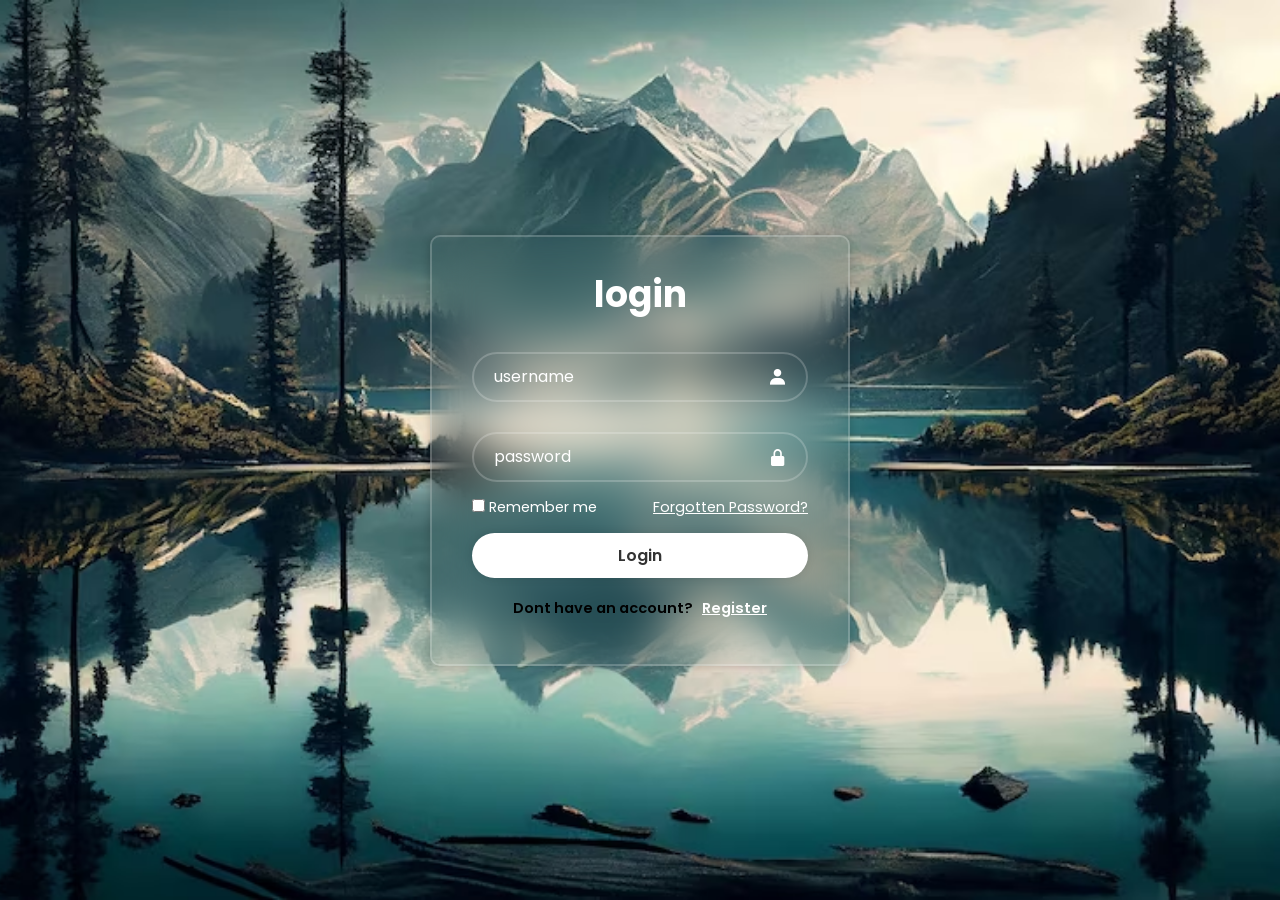
==== login/login.html @ 661a915e "first commit" ====
<!DOCTYPE html>
<html lang="en">
<head>
    <meta charset="UTF-8">
    <meta name="viewport" content="width=device-width, initial-scale=1.0">
<link rel="stylesheet" href="style.css">
<link href='https://unpkg.com/boxicons@2.1.4/css/boxicons.min.css' rel='stylesheet'>

</head>
<body>
    <div class="wrapper">
        <form action=" ">
<h1>
    login
</h1>
<div class="input_box">
    <input type="text" placeholder="username" required>
    <i class='bx bxs-user' ></i>
</div>
<div class="input_box">
    <input type="password" placeholder="password" required>
    <i class='bx bxs-lock-alt' ></i></div>
<div class="remember_forget">
    <label><input type="checkbox"> Remember me</label>

<a href="#">Forgotten Password?</a>
</div>
<button value="1" type="submit" class="btn">Login</button>
<div class="register_link">
<p>Dont have an account? &nbsp <a href="#">Register</ahref></p>
        </form>
    </div>
 
</body>
</html>
---- login/style.css ----
@import url('https://fonts.googleapis.com/css2?family=Poppins:ital,wght@0,400;1,500&display=swap');

*{
    margin:0px;
    padding:0px;
    box-sizing: border-box;
    font-family: "poppins";
}

body{
  display:flex;
  justify-content: center;
  align-items: center;
  min-height:  100vh;
  background: url("back.jpg") no-repeat;
  background-size: cover;
  background-position: center;
}

.wrapper {
  width: 420px;
  background: transparent;
  border:2px solid rgba(255, 255, 255, .2);
  color: white;
  border-radius: 10px;
  padding:30px 40px;
  backdrop-filter: blur(20px);
  box-shadow:0 0 10px rgba(0, 0, 0, .2);
}
.wrapper h1{
  font-size: 36px;
  text-align: center;
}
.wrapper .input_box{
width:100%;
position: relative;
height:50px;
margin:30px 0;
}
.input_box input{
  width:100%;
  height:100%;
  background:transparent;
  border:none;
  outline:none;
  border:2px solid rgba(255, 255, 255, .2);
  border-radius: 40px;
  font-size: 16px;
  color: white;
  padding: 20px 45px 20px 20px;
}

.input_box input::placeholder{
  color:white;
}

.input_box i{
  position: absolute;
  right:20px;
  top: 50%;
  transform: translateY(-50%);
  font-size: 20px;

}

.wrapper .remember_forget{
  display: flex;
  justify-content: space-between;
  font-size: 14.5px;
  margin:-15px 0 15px;
}

.remember_forget label input{
  accent-color: white;
  text-decoration: underline;

}
.remember_forget a{
  color:white;
}
.remember_forget a:hover{
  text-decoration: underline;
  color:red;


}
.wrapper .btn{
  width:100%;
  height: 45px;
  background-color: white;
  border: none;
  outline: none;
  border-radius: 40px;
  box-shadow: 0 0 10px rgba(0, 0, 0, .1);
  cursor: pointer;
  font-size:16px;
  color:#333;
  font-weight: 600;
}

.wrapper .register_link{
  font-size: 14.5px;
  text-align: center;
  margin: 20px 0 15px;

}
.register_link{
  color:black;
  text-decoration: none;
  font-weight: 600;
}
.register_link a{
  color:white;
}
.register_link p a:hover{
  color:red;
  text-decoration: underline;
}
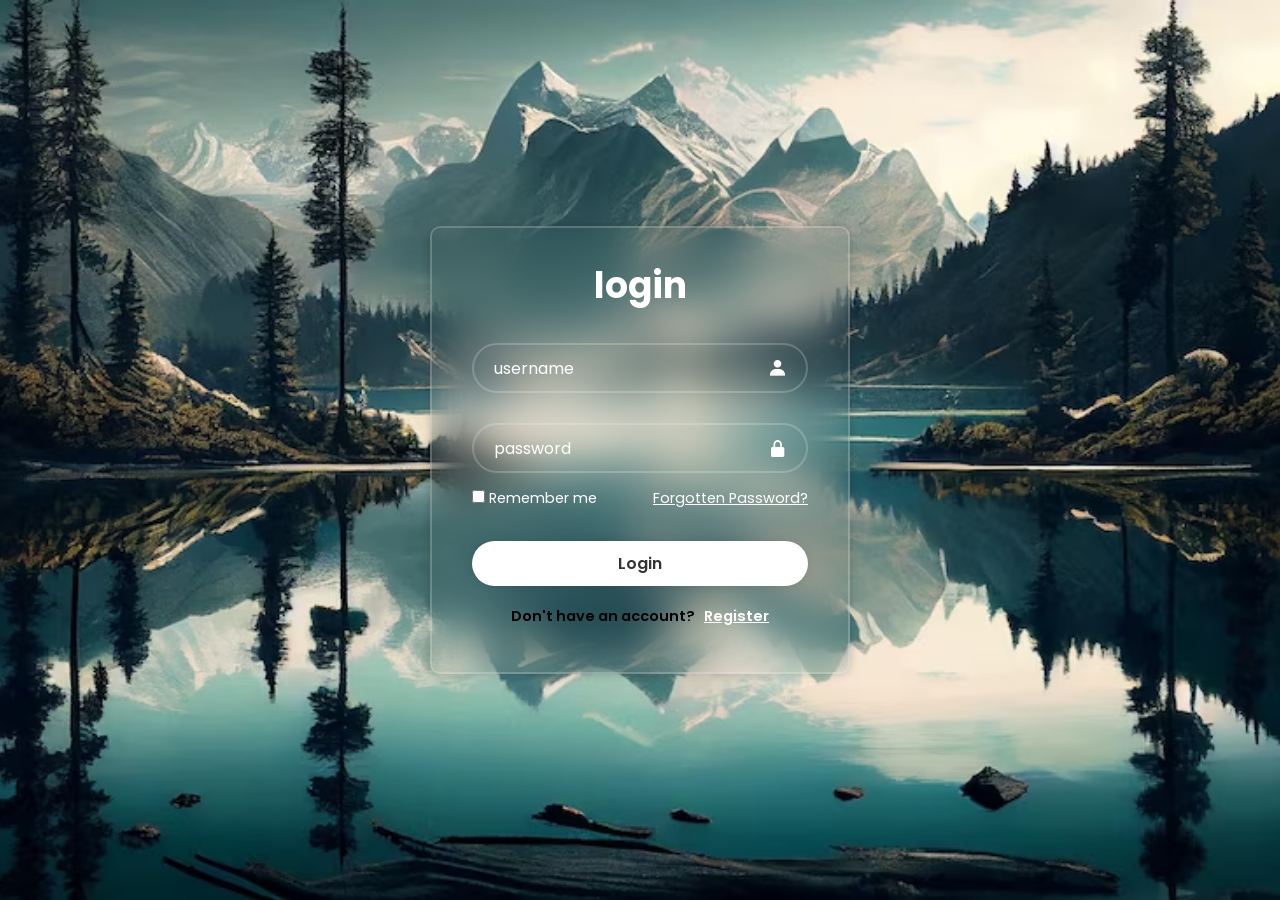
==== commit 232c8bb8: "Repair, harden and complete project" ====
--- a/login/login.html
+++ b/login/login.html
@@ -1,35 +1,53 @@
 <!DOCTYPE html>
 <html lang="en">
 <head>
+    <title>Login</title>
     <meta charset="UTF-8">
     <meta name="viewport" content="width=device-width, initial-scale=1.0">
 <link rel="stylesheet" href="style.css">
-<link href='https://unpkg.com/boxicons@2.1.4/css/boxicons.min.css' rel='stylesheet'>
+<link href="https://unpkg.com/boxicons@2.1.4/css/boxicons.min.css" rel="stylesheet" integrity="sha384-42kyIPf7HDYLkGffmxDhSx/3Z/53wGBs3nD6wEFxsbeDc7rMO6mkYbkAcpRsnMU2" crossorigin="anonymous">
 
 </head>
 <body>
     <div class="wrapper">
-        <form action=" ">
+        <form action="#" novalidate>
 <h1>
     login
 </h1>
 <div class="input_box">
-    <input type="text" placeholder="username" required>
+    <input type="text" id="user" placeholder="username" autocomplete="username" required>
     <i class='bx bxs-user' ></i>
 </div>
 <div class="input_box">
-    <input type="password" placeholder="password" required>
+    <input type="password" id="pass" placeholder="password" autocomplete="current-password" required>
     <i class='bx bxs-lock-alt' ></i></div>
 <div class="remember_forget">
     <label><input type="checkbox"> Remember me</label>
 
 <a href="#">Forgotten Password?</a>
 </div>
+<p id="form-error" class="form-error" role="alert"></p>
 <button value="1" type="submit" class="btn">Login</button>
 <div class="register_link">
-<p>Dont have an account? &nbsp <a href="#">Register</ahref></p>
+<p>Don't have an account? &nbsp; <a href="#">Register</a></p>
+</div>
         </form>
     </div>
  
+<script>
+document.querySelector("form").addEventListener("submit", function (e) {
+    e.preventDefault();
+    var user = document.getElementById("user").value.trim();
+    var pass = document.getElementById("pass").value;
+    var err = document.getElementById("form-error");
+    var msg = "";
+    if (!user) { msg = "Please enter your username."; }
+    
+    else if (pass.length < 6) { msg = "Password must be at least 6 characters."; }
+    err.textContent = msg;
+    if (!msg) { err.style.color = "#9f9"; err.textContent = "Looks good (demo only, nothing was sent)."; }
+    else { err.style.color = "#ff8080"; }
+});
+</script>
 </body>
 </html>
--- a/login/style.css
+++ b/login/style.css
@@ -116,4 +116,16 @@
 .register_link p a:hover{
   color:red;
   text-decoration: underline;
-}+}
+
+.form-error {
+  min-height: 1.2em;
+  margin: -10px 0 10px;
+  font-size: 14px;
+  text-align: center;
+}
+
+@media (max-width: 480px) {
+  .wrapper { width: 92%; padding: 24px 20px; }
+  .wrapper h1 { font-size: 30px; }
+}
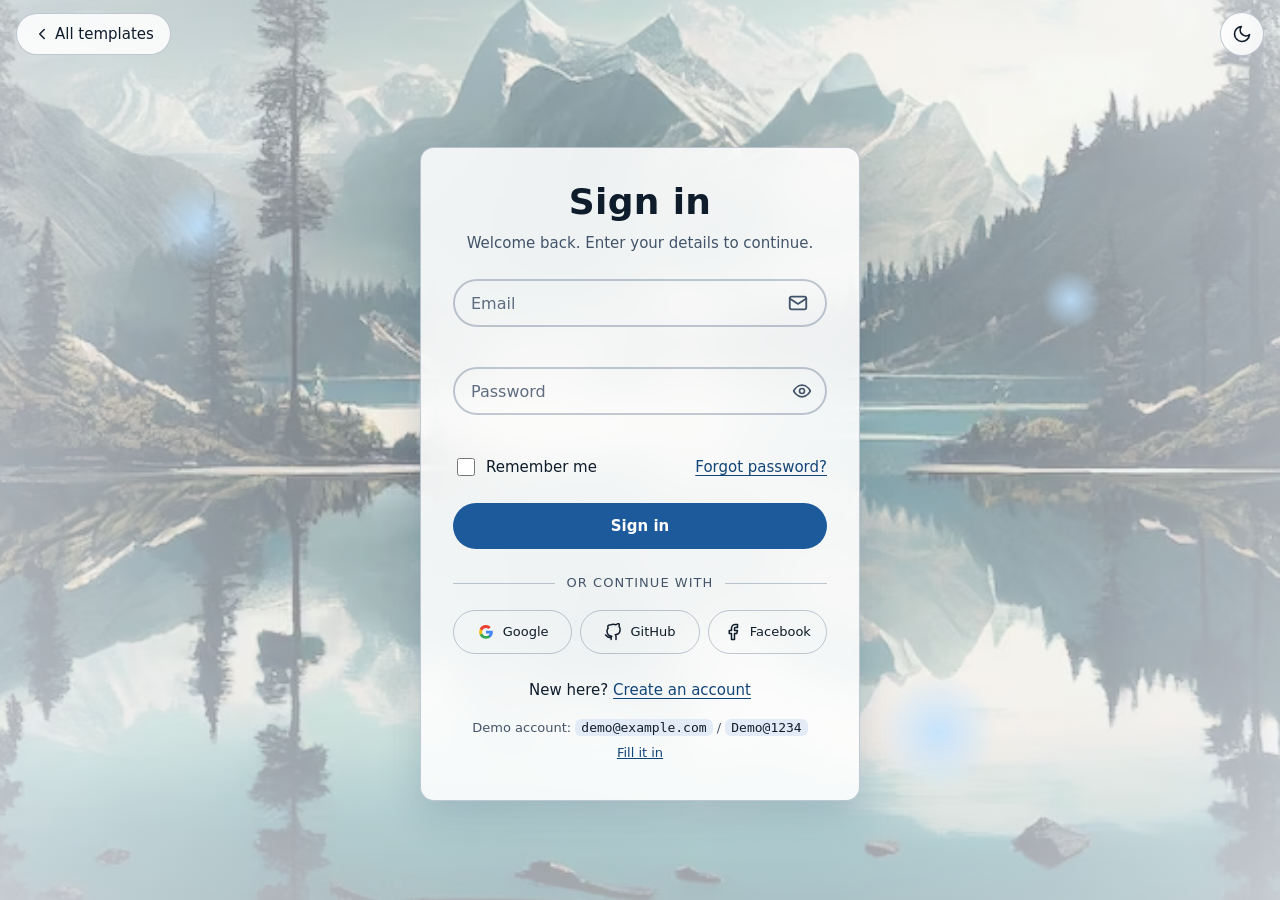
==== commit 0868cdff: "Add register, forgot password, strength meter, validation, dark mode and a gallery page" ====
--- a/login/login.html
+++ b/login/login.html
@@ -1,53 +1,66 @@
 <!DOCTYPE html>
-<html lang="en">
+<html lang="en" data-theme="dark">
 <head>
-    <title>Login</title>
-    <meta charset="UTF-8">
-    <meta name="viewport" content="width=device-width, initial-scale=1.0">
-<link rel="stylesheet" href="style.css">
-<link href="https://unpkg.com/boxicons@2.1.4/css/boxicons.min.css" rel="stylesheet" integrity="sha384-42kyIPf7HDYLkGffmxDhSx/3Z/53wGBs3nD6wEFxsbeDc7rMO6mkYbkAcpRsnMU2" crossorigin="anonymous">
-
+  <meta charset="UTF-8">
+  <meta name="viewport" content="width=device-width, initial-scale=1">
+  <title>Simple Login Template - Login Templates</title>
+  <meta name="description" content="A centred glass-style login template with register, forgot password, password strength meter and dark mode.">
+  <meta name="theme-color" content="#0b1622">
+  <meta property="og:type" content="website">
+  <meta property="og:title" content="Simple Login Template">
+  <meta property="og:description" content="Glass-style auth flow: sign in, register, forgot password.">
+  <meta property="og:image" content="../assets/img/design-simple.webp">
+  <meta name="twitter:card" content="summary_large_image">
+  <link rel="icon" type="image/svg+xml" href="../assets/img/favicon.svg">
+  <script>
+    (function () {
+      try {
+        var t = localStorage.getItem('lt.theme');
+        if (!t) t = window.matchMedia('(prefers-color-scheme: light)').matches ? 'light' : 'dark';
+        document.documentElement.setAttribute('data-theme', t);
+      } catch (e) { /* default theme */ }
+    })();
+  </script>
+  <link rel="stylesheet" href="../assets/css/base.css">
+  <link rel="stylesheet" href="../assets/css/auth.css">
+  <link rel="stylesheet" href="style.css">
 </head>
 <body>
-    <div class="wrapper">
-        <form action="#" novalidate>
-<h1>
-    login
-</h1>
-<div class="input_box">
-    <input type="text" id="user" placeholder="username" autocomplete="username" required>
-    <i class='bx bxs-user' ></i>
-</div>
-<div class="input_box">
-    <input type="password" id="pass" placeholder="password" autocomplete="current-password" required>
-    <i class='bx bxs-lock-alt' ></i></div>
-<div class="remember_forget">
-    <label><input type="checkbox"> Remember me</label>
+  <a class="skip-link" href="#main">Skip to main content</a>
 
-<a href="#">Forgotten Password?</a>
-</div>
-<p id="form-error" class="form-error" role="alert"></p>
-<button value="1" type="submit" class="btn">Login</button>
-<div class="register_link">
-<p>Don't have an account? &nbsp; <a href="#">Register</a></p>
-</div>
-        </form>
+  <div class="scene" aria-hidden="true">
+    <div class="scene-layer" data-parallax="0.15">
+      <picture>
+        <source type="image/avif" srcset="back-900.avif">
+        <source type="image/webp" srcset="back-900.webp">
+        <img src="back-900.jpg" width="900" height="514" alt="" fetchpriority="high">
+      </picture>
     </div>
- 
-<script>
-document.querySelector("form").addEventListener("submit", function (e) {
-    e.preventDefault();
-    var user = document.getElementById("user").value.trim();
-    var pass = document.getElementById("pass").value;
-    var err = document.getElementById("form-error");
-    var msg = "";
-    if (!user) { msg = "Please enter your username."; }
-    
-    else if (pass.length < 6) { msg = "Password must be at least 6 characters."; }
-    err.textContent = msg;
-    if (!msg) { err.style.color = "#9f9"; err.textContent = "Looks good (demo only, nothing was sent)."; }
-    else { err.style.color = "#ff8080"; }
-});
-</script>
+    <div class="scene-shade"></div>
+    <div class="fly" style="width:90px;height:90px;left:12%;top:20%" data-depth="22"><span class="float"></span></div>
+    <div class="fly" style="width:60px;height:60px;right:14%;top:30%" data-depth="-16"><span class="float slow"></span></div>
+    <div class="fly" style="width:120px;height:120px;right:22%;bottom:12%" data-depth="12"><span class="float"></span></div>
+  </div>
+
+  <header class="topbar">
+    <a class="back-link" href="../index.html">
+      <svg viewBox="0 0 24 24" width="18" height="18" fill="none" stroke="currentColor" stroke-width="2" stroke-linecap="round" stroke-linejoin="round" aria-hidden="true"><path d="M15 18l-6-6 6-6"/></svg>
+      <span>All templates</span>
+    </a>
+    <button type="button" class="icon-btn theme-toggle" data-theme-toggle aria-label="Switch theme" aria-pressed="true">
+      <svg class="i-sun" viewBox="0 0 24 24" aria-hidden="true"><circle cx="12" cy="12" r="4"/><path d="M12 2v2M12 20v2M4.9 4.9l1.4 1.4M17.7 17.7l1.4 1.4M2 12h2M20 12h2M4.9 19.1l1.4-1.4M17.7 6.3l1.4-1.4"/></svg>
+      <svg class="i-moon" viewBox="0 0 24 24" aria-hidden="true"><path d="M21 12.8A9 9 0 1 1 11.2 3a7 7 0 0 0 9.8 9.8z"/></svg>
+    </button>
+  </header>
+
+  <main id="main" class="stage">
+    <div class="auth-card" data-reveal>
+      <div id="auth-root" data-variant="simple"><noscript><p class="sub">This demo needs JavaScript to run.</p></noscript></div>
+    </div>
+  </main>
+
+  <script src="../assets/js/ui.js"></script>
+  <script src="../assets/js/parallax.js"></script>
+  <script src="../assets/js/auth-ui.js"></script>
 </body>
-</html>+</html>
--- a/assets/css/base.css
+++ b/assets/css/base.css
@@ -0,0 +1,184 @@
+﻿/* Shared design system for the gallery and both login templates */
+:root {
+  --font: "Segoe UI", system-ui, -apple-system, "Helvetica Neue", Arial, sans-serif;
+  --font-display: Georgia, "Times New Roman", serif;
+
+  --fs-xs: 0.8125rem;
+  --fs-sm: 0.9375rem;
+  --fs-md: 1rem;
+  --fs-lg: 1.25rem;
+  --fs-xl: clamp(1.5rem, 1.2rem + 1.4vw, 2.25rem);
+  --fs-2xl: clamp(2rem, 1.4rem + 3vw, 3.75rem);
+
+  --sp-1: 0.25rem;
+  --sp-2: 0.5rem;
+  --sp-3: 0.75rem;
+  --sp-4: 1rem;
+  --sp-5: 1.5rem;
+  --sp-6: 2rem;
+  --sp-7: 3rem;
+  --sp-8: 5rem;
+
+  --radius: 14px;
+  --radius-sm: 8px;
+  --radius-pill: 999px;
+  --ease: cubic-bezier(0.22, 0.61, 0.36, 1);
+  --shadow: 0 12px 40px rgba(0, 0, 0, 0.28);
+}
+
+:root,
+[data-theme="dark"] {
+  color-scheme: dark;
+  --bg: #0b1622;
+  --bg-alt: #12263a;
+  --surface: rgba(14, 30, 48, 0.72);
+  --surface-solid: #10243a;
+  --border: rgba(200, 225, 250, 0.28);
+  --text: #eef4fb;
+  --muted: #b4c6d9;
+  --accent: #8cc0f2;
+  --accent-strong: #b5d8fa;
+  --on-accent: #08121d;
+  --danger: #ff9b8f;
+  --success: #8fd8a4;
+  --focus: #f2d98a;
+}
+
+[data-theme="light"] {
+  color-scheme: light;
+  --bg: #f2f6fb;
+  --bg-alt: #e3ecf6;
+  --surface: rgba(255, 255, 255, 0.86);
+  --surface-solid: #ffffff;
+  --border: rgba(20, 50, 90, 0.25);
+  --text: #0f1c2b;
+  --muted: #43546a;
+  --accent: #1d5a9b;
+  --accent-strong: #124478;
+  --on-accent: #ffffff;
+  --danger: #b3261e;
+  --success: #1d6b3a;
+  --focus: #1f5fd1;
+  --shadow: 0 12px 40px rgba(20, 50, 90, 0.18);
+}
+
+*, *::before, *::after { box-sizing: border-box; }
+html { -webkit-text-size-adjust: 100%; scroll-behavior: smooth; }
+body {
+  margin: 0;
+  min-height: 100vh;
+  font-family: var(--font);
+  font-size: var(--fs-md);
+  line-height: 1.6;
+  color: var(--text);
+  background: var(--bg);
+}
+img, picture, svg { max-width: 100%; display: block; }
+h1, h2, h3 { line-height: 1.2; margin: 0 0 var(--sp-3); font-family: var(--font-display); font-weight: 600; letter-spacing: 0.01em; }
+p { margin: 0 0 var(--sp-4); }
+a { color: var(--accent-strong); text-underline-offset: 3px; }
+a:hover { text-decoration-thickness: 2px; }
+
+:focus-visible { outline: 3px solid var(--focus); outline-offset: 3px; border-radius: 4px; }
+
+.sr-only {
+  position: absolute !important; width: 1px; height: 1px; margin: -1px; padding: 0;
+  overflow: hidden; clip: rect(0 0 0 0); white-space: nowrap; border: 0;
+}
+.skip-link {
+  position: fixed; left: var(--sp-4); top: -4rem; z-index: 1000;
+  background: var(--accent); color: var(--on-accent); padding: var(--sp-2) var(--sp-4);
+  border-radius: var(--radius-sm); font-weight: 600; text-decoration: none;
+  transition: top 0.2s var(--ease);
+}
+.skip-link:focus { top: var(--sp-4); }
+
+/* Buttons */
+.btn {
+  display: inline-flex; align-items: center; justify-content: center; gap: var(--sp-2);
+  min-height: 46px; padding: 0 var(--sp-5);
+  font: inherit; font-weight: 600; font-size: var(--fs-sm);
+  border: 2px solid transparent; border-radius: var(--radius-pill);
+  background: var(--accent); color: var(--on-accent); cursor: pointer; text-decoration: none;
+  transition: transform 0.2s var(--ease), background-color 0.2s, border-color 0.2s;
+}
+.btn:hover { background: var(--accent-strong); transform: translateY(-1px); }
+.btn:active { transform: translateY(0); }
+.btn[disabled], .btn[aria-busy="true"] { opacity: 0.7; cursor: progress; }
+.btn-ghost { background: transparent; color: var(--text); border-color: var(--border); }
+.btn-ghost:hover { background: var(--bg-alt); border-color: var(--accent); }
+.btn-block { width: 100%; }
+
+.icon-btn {
+  display: inline-grid; place-items: center; width: 44px; height: 44px; padding: 0;
+  border-radius: 50%; border: 1px solid var(--border); background: var(--surface);
+  color: var(--text); cursor: pointer; backdrop-filter: blur(10px);
+  transition: background-color 0.2s, border-color 0.2s;
+}
+.icon-btn:hover { border-color: var(--accent); }
+.icon-btn svg { width: 20px; height: 20px; fill: none; stroke: currentColor; stroke-width: 2; stroke-linecap: round; stroke-linejoin: round; }
+
+/* Theme toggle: show sun in dark mode, moon in light mode */
+.theme-toggle .i-sun { display: block; }
+.theme-toggle .i-moon { display: none; }
+[data-theme="light"] .theme-toggle .i-sun { display: none; }
+[data-theme="light"] .theme-toggle .i-moon { display: block; }
+
+/* Forms */
+.field { margin-bottom: var(--sp-4); }
+.field label { display: block; font-size: var(--fs-sm); font-weight: 600; margin-bottom: var(--sp-1); }
+.input-wrap { position: relative; }
+.input {
+  width: 100%; min-height: 48px; padding: 0 var(--sp-4);
+  font: inherit; color: var(--text); background: var(--surface-solid);
+  border: 2px solid var(--border); border-radius: var(--radius-pill);
+  transition: border-color 0.2s, box-shadow 0.2s;
+}
+.input::placeholder { color: var(--muted); opacity: 0.85; }
+.input:hover { border-color: var(--accent); }
+.input:focus-visible { outline: none; border-color: var(--focus); box-shadow: 0 0 0 3px color-mix(in srgb, var(--focus) 35%, transparent); }
+.input[aria-invalid="true"] { border-color: var(--danger); }
+.input.has-action { padding-right: 52px; }
+.input-action {
+  position: absolute; right: 6px; top: 50%; transform: translateY(-50%);
+  width: 38px; height: 38px; display: grid; place-items: center;
+  border: 0; border-radius: 50%; background: transparent; color: var(--muted); cursor: pointer;
+}
+.input-action:hover { color: var(--text); }
+.input-action svg { width: 20px; height: 20px; fill: none; stroke: currentColor; stroke-width: 2; stroke-linecap: round; stroke-linejoin: round; }
+.field-error { min-height: 1.25rem; margin: var(--sp-1) var(--sp-2) 0; font-size: var(--fs-xs); color: var(--danger); }
+.field-hint { font-size: var(--fs-xs); color: var(--muted); margin: var(--sp-1) var(--sp-2) 0; }
+.check { display: inline-flex; align-items: center; gap: var(--sp-2); font-size: var(--fs-sm); cursor: pointer; }
+.check input { width: 18px; height: 18px; accent-color: var(--accent); }
+
+/* Toasts */
+.toasts {
+  position: fixed; z-index: 900; right: var(--sp-4); bottom: var(--sp-4);
+  display: grid; gap: var(--sp-2); width: min(360px, calc(100vw - 2rem)); pointer-events: none;
+}
+.toast {
+  pointer-events: auto; padding: var(--sp-3) var(--sp-4); border-radius: var(--radius-sm);
+  background: var(--surface-solid); color: var(--text); border: 1px solid var(--border);
+  border-left: 5px solid var(--accent); box-shadow: var(--shadow); font-size: var(--fs-sm);
+  animation: toast-in 0.3s var(--ease);
+}
+.toast.success { border-left-color: var(--success); }
+.toast.error { border-left-color: var(--danger); }
+@keyframes toast-in { from { opacity: 0; transform: translateY(12px); } to { opacity: 1; transform: none; } }
+
+/* Scroll reveal (only active when the motion helper enabled it) */
+.motion [data-reveal] { opacity: 0; transform: translate3d(0, 28px, 0); transition: opacity 0.7s var(--ease), transform 0.7s var(--ease); }
+.motion [data-reveal].in { opacity: 1; transform: none; }
+
+/* Floating decorations: animate a child so it does not fight the parallax transform on the parent */
+@media (prefers-reduced-motion: no-preference) {
+  .float { animation: float 7s ease-in-out infinite; }
+  .float.slow { animation-duration: 11s; animation-delay: -3s; }
+}
+@keyframes float { 0%, 100% { transform: translate3d(0, 0, 0); } 50% { transform: translate3d(0, -16px, 0); } }
+
+@media (prefers-reduced-motion: reduce) {
+  html { scroll-behavior: auto; }
+  *, *::before, *::after { animation-duration: 0.001ms !important; animation-iteration-count: 1 !important; transition-duration: 0.001ms !important; }
+}
+
--- a/assets/css/auth.css
+++ b/assets/css/auth.css
@@ -0,0 +1,80 @@
+/* Shared auth card styles for both login designs */
+.auth-card {
+  width: min(440px, 100%); padding: var(--sp-6);
+  background: var(--surface); border: 1px solid var(--border); border-radius: var(--radius);
+  backdrop-filter: blur(20px); -webkit-backdrop-filter: blur(20px); box-shadow: var(--shadow);
+  color: var(--text);
+}
+.auth-card h1 { font-size: var(--fs-xl); text-align: center; margin-bottom: var(--sp-2); font-family: var(--font); font-weight: 700; }
+.auth-card h1:focus { outline: none; }
+.sub { text-align: center; color: var(--muted); font-size: var(--fs-sm); margin-bottom: var(--sp-5); }
+[hidden] { display: none !important; }
+
+/* inputs with lead icon */
+.input-wrap { position: relative; }
+.input-wrap .lead-icon { position: absolute; top: 50%; transform: translateY(-50%); display: grid; place-items: center; width: 22px; height: 22px; color: var(--muted); pointer-events: none; }
+.input-wrap .lead-icon svg, .social-btn svg, .check-badge svg { width: 100%; height: 100%; fill: none; stroke: currentColor; stroke-width: 2; stroke-linecap: round; stroke-linejoin: round; }
+.input-wrap > label { display: block; }
+
+/* simple variant: icon on the right, label hidden (placeholder + aria label) */
+[data-variant="simple"] .input-wrap > label { position: absolute; width: 1px; height: 1px; overflow: hidden; clip: rect(0 0 0 0); white-space: nowrap; }
+[data-variant="simple"] .lead-icon { right: 18px; }
+[data-variant="simple"] .input { padding-right: 50px; background: transparent; }
+[data-variant="simple"] .input-wrap:has(.input-action) .lead-icon { display: none; }
+[data-variant="simple"] .input-wrap:has(.input-action) .input { padding-right: 52px; }
+
+/* nav variant: icon on the left with a divider, floating label */
+[data-variant="nav"] .lead-icon { left: 16px; }
+[data-variant="nav"] .lead-icon::after { content: ""; position: absolute; right: -10px; top: -4px; bottom: -4px; width: 1px; background: var(--border); }
+[data-variant="nav"] .input { padding-left: 54px; padding-right: 52px; background: transparent; padding-top: 14px; }
+[data-variant="nav"] .input-wrap > label {
+  position: absolute; left: 54px; top: 50%; transform: translateY(-50%); pointer-events: none;
+  color: var(--muted); font-size: var(--fs-sm); font-weight: 400; margin: 0; transition: transform 0.2s var(--ease), font-size 0.2s var(--ease);
+  transform-origin: left center;
+}
+[data-variant="nav"] .input:focus + label,
+[data-variant="nav"] .input:not(:placeholder-shown) + label { transform: translateY(-165%); font-size: var(--fs-xs); color: var(--accent-strong); }
+
+.input { background: transparent; }
+.input-action { z-index: 2; }
+
+.row { display: flex; justify-content: space-between; align-items: center; gap: var(--sp-3); flex-wrap: wrap; margin: var(--sp-1) 0 var(--sp-5); font-size: var(--fs-sm); }
+.switch { text-align: center; margin: var(--sp-5) 0 0; font-size: var(--fs-sm); }
+.demo-hint { margin: var(--sp-4) 0 0; font-size: var(--fs-xs); color: var(--muted); text-align: center; }
+.demo-hint code { padding: 1px 6px; border-radius: 6px; background: var(--bg-alt); color: var(--text); }
+.link-btn { background: none; border: 0; padding: 4px; font: inherit; color: var(--accent-strong); text-decoration: underline; cursor: pointer; }
+.alert { margin-bottom: var(--sp-4); padding: var(--sp-3) var(--sp-4); border-radius: var(--radius-sm); border: 1px solid var(--danger); color: var(--danger); background: color-mix(in srgb, var(--danger) 10%, var(--surface-solid)); font-size: var(--fs-sm); }
+.alert.info { border-color: var(--success); color: var(--success); background: color-mix(in srgb, var(--success) 10%, var(--surface-solid)); }
+.check-badge { width: 64px; height: 64px; margin: 0 auto var(--sp-4); display: grid; place-items: center; border-radius: 50%; background: var(--accent); color: var(--on-accent); padding: 16px; }
+.check-badge svg { stroke-width: 3; }
+
+/* strength meter */
+.meter { height: 6px; margin: var(--sp-2) var(--sp-2) 0; border-radius: var(--radius-pill); background: var(--bg-alt); overflow: hidden; }
+.meter span { display: block; height: 100%; width: 100%; transform-origin: left; transform: scaleX(0); background: var(--danger); transition: transform 0.3s var(--ease), background-color 0.3s; }
+.meter[data-score="2"] span { background: #e0a526; }
+.meter[data-score="3"] span { background: #6cbf5a; }
+.meter[data-score="4"] span { background: var(--success); }
+[data-theme="light"] .meter[data-score="2"] span { background: #a96e00; }
+[data-theme="light"] .meter[data-score="3"] span { background: #3d8a2b; }
+.strength-text { margin: var(--sp-1) var(--sp-2) 0; font-size: var(--fs-xs); color: var(--muted); min-height: 1.2rem; }
+
+/* social */
+.divider { display: flex; align-items: center; gap: var(--sp-3); margin: var(--sp-5) 0 var(--sp-4); color: var(--muted); font-size: var(--fs-xs); text-transform: uppercase; letter-spacing: 0.08em; }
+.divider::before, .divider::after { content: ""; flex: 1; height: 1px; background: var(--border); }
+.social { display: grid; grid-template-columns: repeat(3, 1fr); gap: var(--sp-2); }
+.social-btn { display: inline-flex; align-items: center; justify-content: center; gap: var(--sp-2); min-height: 44px; padding: 0 var(--sp-2); border: 1px solid var(--border); border-radius: var(--radius-pill); background: transparent; color: var(--text); font: inherit; font-size: var(--fs-xs); cursor: pointer; transition: border-color 0.2s, background-color 0.2s; }
+.social-btn:hover { border-color: var(--accent); background: var(--bg-alt); }
+.social-btn svg { width: 18px; height: 18px; flex: none; }
+@media (max-width: 420px) { .social-btn span { display: none; } .auth-card { padding: var(--sp-5) var(--sp-4); } }
+
+/* shared chrome */
+.topbar-btns { display: flex; align-items: center; gap: var(--sp-2); }
+.back-link { display: inline-flex; align-items: center; gap: var(--sp-1); padding: var(--sp-2) var(--sp-4); border-radius: var(--radius-pill); background: var(--surface); border: 1px solid var(--border); color: var(--text); text-decoration: none; font-size: var(--fs-sm); backdrop-filter: blur(10px); }
+.back-link:hover { border-color: var(--accent); }
+.scene { position: fixed; inset: 0; z-index: -1; overflow: hidden; background: #0b1622; }
+.scene-layer { position: absolute; inset: -8% 0; }
+.scene-layer picture, .scene-layer img { width: 100%; height: 100%; object-fit: cover; }
+.scene-shade { position: absolute; inset: 0; background: radial-gradient(ellipse at 50% 40%, rgba(5, 14, 24, 0.25), rgba(5, 14, 24, 0.75)); }
+[data-theme="light"] .scene-shade { background: radial-gradient(ellipse at 50% 40%, rgba(242, 246, 251, 0.35), rgba(242, 246, 251, 0.82)); }
+.fly { position: absolute; border-radius: 50%; pointer-events: none; }
+.fly span { display: block; width: 100%; height: 100%; border-radius: 50%; background: radial-gradient(circle, rgba(190, 225, 255, 0.85), rgba(190, 225, 255, 0) 70%); }
--- a/login/style.css
+++ b/login/style.css
@@ -1,131 +1,3 @@
-
-  @import url('https://fonts.googleapis.com/css2?family=Poppins:ital,wght@0,400;1,500&display=swap');
-
-*{
-    margin:0px;
-    padding:0px;
-    box-sizing: border-box;
-    font-family: "poppins";
-}
-
-body{
-  display:flex;
-  justify-content: center;
-  align-items: center;
-  min-height:  100vh;
-  background: url("back.jpg") no-repeat;
-  background-size: cover;
-  background-position: center;
-}
-
-.wrapper {
-  width: 420px;
-  background: transparent;
-  border:2px solid rgba(255, 255, 255, .2);
-  color: white;
-  border-radius: 10px;
-  padding:30px 40px;
-  backdrop-filter: blur(20px);
-  box-shadow:0 0 10px rgba(0, 0, 0, .2);
-}
-.wrapper h1{
-  font-size: 36px;
-  text-align: center;
-}
-.wrapper .input_box{
-width:100%;
-position: relative;
-height:50px;
-margin:30px 0;
-}
-.input_box input{
-  width:100%;
-  height:100%;
-  background:transparent;
-  border:none;
-  outline:none;
-  border:2px solid rgba(255, 255, 255, .2);
-  border-radius: 40px;
-  font-size: 16px;
-  color: white;
-  padding: 20px 45px 20px 20px;
-}
-
-.input_box input::placeholder{
-  color:white;
-}
-
-.input_box i{
-  position: absolute;
-  right:20px;
-  top: 50%;
-  transform: translateY(-50%);
-  font-size: 20px;
-
-}
-
-.wrapper .remember_forget{
-  display: flex;
-  justify-content: space-between;
-  font-size: 14.5px;
-  margin:-15px 0 15px;
-}
-
-.remember_forget label input{
-  accent-color: white;
-  text-decoration: underline;
-
-}
-.remember_forget a{
-  color:white;
-}
-.remember_forget a:hover{
-  text-decoration: underline;
-  color:red;
-
-
-}
-.wrapper .btn{
-  width:100%;
-  height: 45px;
-  background-color: white;
-  border: none;
-  outline: none;
-  border-radius: 40px;
-  box-shadow: 0 0 10px rgba(0, 0, 0, .1);
-  cursor: pointer;
-  font-size:16px;
-  color:#333;
-  font-weight: 600;
-}
-
-.wrapper .register_link{
-  font-size: 14.5px;
-  text-align: center;
-  margin: 20px 0 15px;
-
-}
-.register_link{
-  color:black;
-  text-decoration: none;
-  font-weight: 600;
-}
-.register_link a{
-  color:white;
-}
-.register_link p a:hover{
-  color:red;
-  text-decoration: underline;
-}
-
-.form-error {
-  min-height: 1.2em;
-  margin: -10px 0 10px;
-  font-size: 14px;
-  text-align: center;
-}
-
-@media (max-width: 480px) {
-  .wrapper { width: 92%; padding: 24px 20px; }
-  .wrapper h1 { font-size: 30px; }
-}
+/* Simple login design: centred glass card over a full-screen scene */
+.topbar { position: fixed; inset: 0 0 auto 0; z-index: 50; display: flex; justify-content: space-between; align-items: center; padding: var(--sp-3) var(--sp-4); }
+.stage { min-height: 100vh; min-height: 100svh; display: grid; place-items: center; padding: 5rem var(--sp-4) var(--sp-6); }
